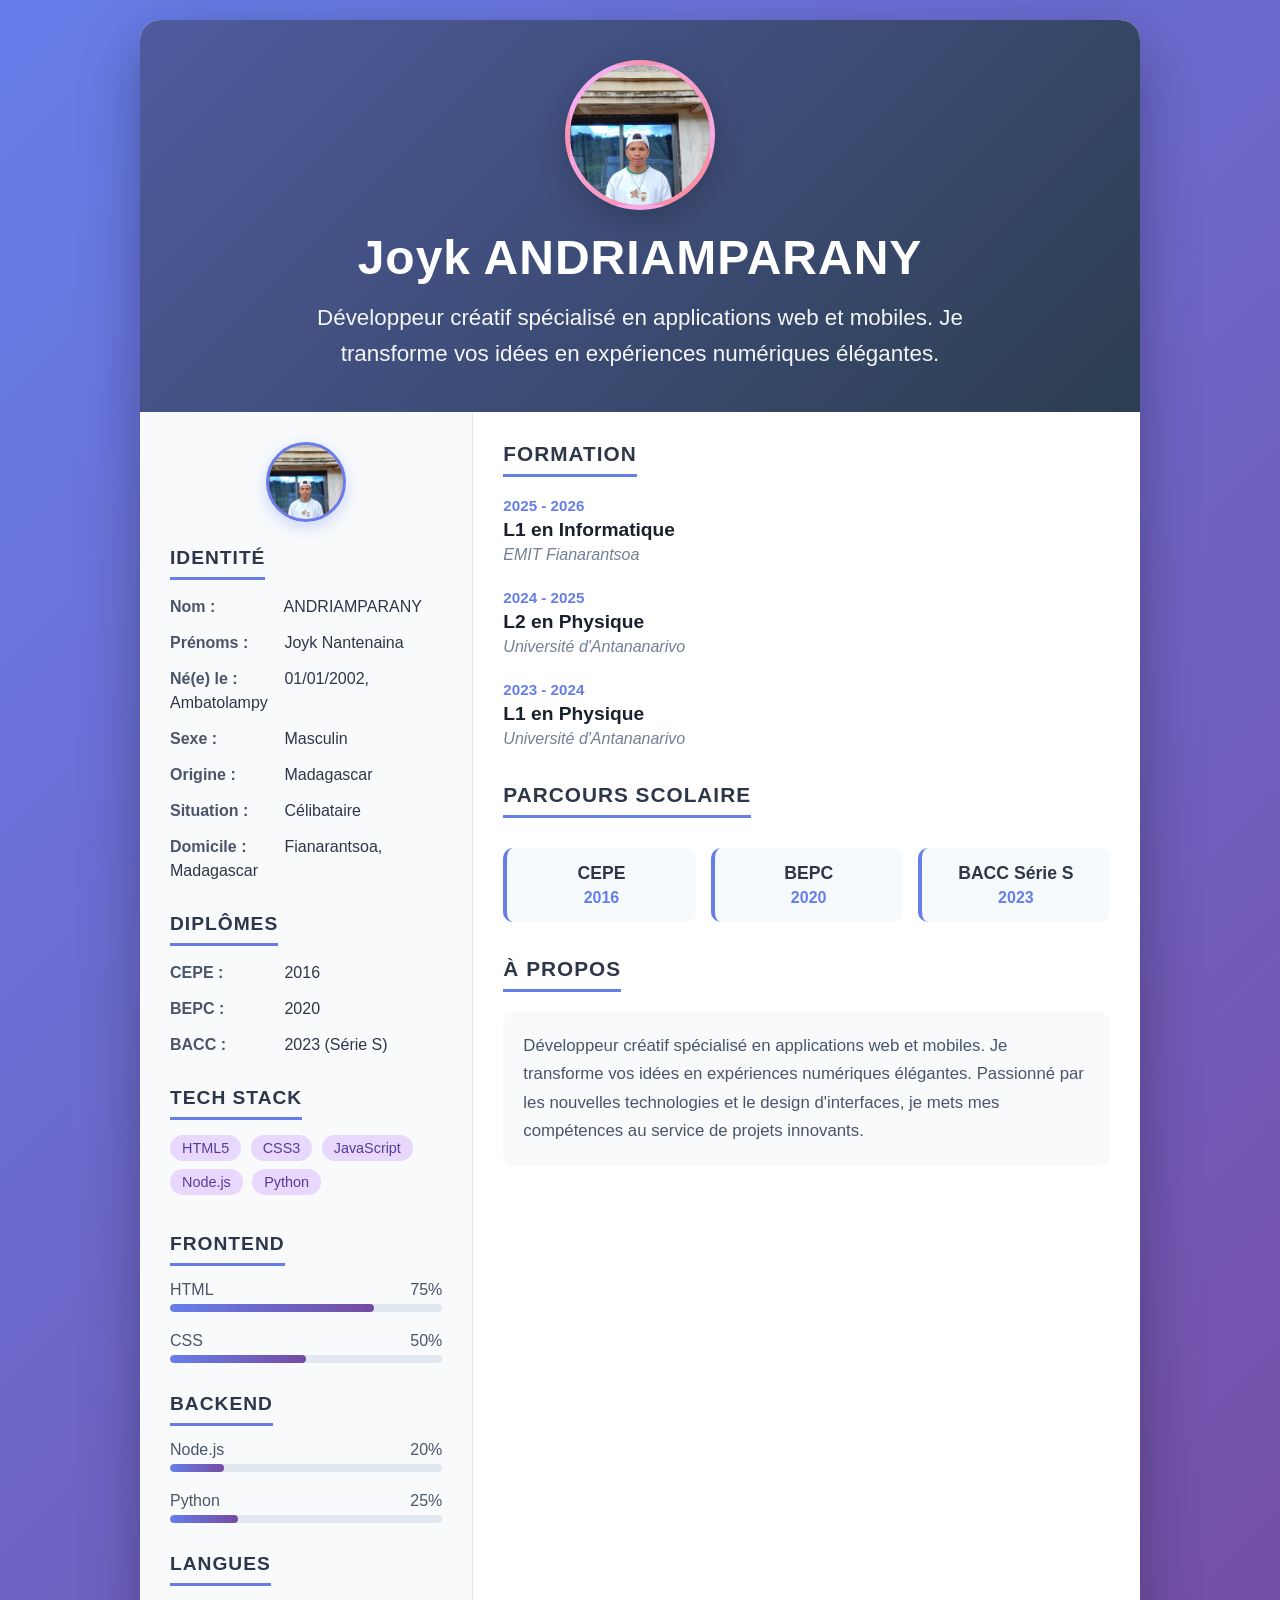
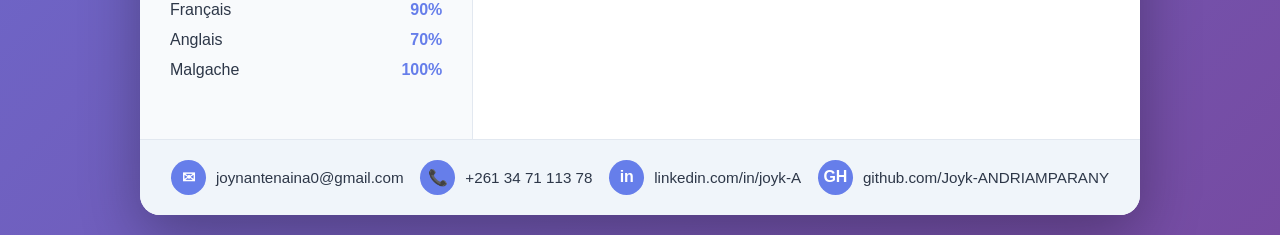
==== cv/cv.html @ 710e8ad2 "modification" ====
<!DOCTYPE html>
<html lang="fr">
<head>
    <meta charset="UTF-8">
    <meta name="viewport" content="width=device-width, initial-scale=1.0">
    <title>CV - Joyk ANDRIAMPARANY</title>
    <style>
        * {
            margin: 0;
            padding: 0;
            box-sizing: border-box;
            font-family: 'Inter', -apple-system, BlinkMacSystemFont, 'Segoe UI', Roboto, Oxygen, Ubuntu, Cantarell, sans-serif;
        }

        body {
            background: linear-gradient(135deg, #667eea 0%, #764ba2 100%);
            display: flex;
            justify-content: center;
            align-items: center;
            min-height: 100vh;
            padding: 20px;
        }

        .cv-container {
            max-width: 1000px;
            width: 100%;
            background-color: white;
            border-radius: 20px;
            box-shadow: 0 20px 60px rgba(0,0,0,0.3);
            overflow: hidden;
        }

        /* En-tête avec photo de profil */
        .header {
            background: linear-gradient(135deg, #4f5b9e 0%, #2c3e50 100%);
            color: white;
            padding: 40px;
            text-align: center;
            position: relative;
            display: flex;
            flex-direction: column;
            align-items: center;
        }

        /* Photo de profil principale (grand format) */
        .profile-photo-large {
            width: 150px;
            height: 150px;
            border-radius: 50%;
            background: linear-gradient(135deg, #f093fb 0%, #f5576c 100%);
            border: 5px solid rgba(255,255,255,0.3);
            margin-bottom: 20px;
            display: flex;
            align-items: center;
            justify-content: center;
            overflow: hidden;
            box-shadow: 0 10px 30px rgba(0,0,0,0.2);
        }

        .profile-photo-large img {
            width: 140px;
        }

        .header h1 {
            font-size: 3rem;
            font-weight: 700;
            margin-bottom: 15px;
            letter-spacing: 1px;
        }

        .header .subtitle {
            font-size: 1.4rem;
            opacity: 0.95;
            font-weight: 300;
            max-width: 700px;
            margin: 0 auto;
            line-height: 1.6;
        }

        /* Grille principale */
        .grid-2 {
            display: grid;
            grid-template-columns: 1fr 2fr;
            gap: 0;
        }

        /* Colonne latérale gauche */
        .sidebar {
            background-color: #f8fafc;
            padding: 30px;
            border-right: 1px solid #e2e8f0;
        }

        /* Photo de profil dans la sidebar (miniature) */
        .profile-photo-small {
            width: 80px;
            height: 80px;
            border-radius: 50%;
            background: linear-gradient(135deg, #f093fb 0%, #f5576c 100%);
            margin: 0 auto 25px auto;
            display: flex;
            align-items: center;
            justify-content: center;
            overflow: hidden;
            border: 3px solid #667eea;
            box-shadow: 0 5px 15px rgba(102,126,234,0.3);
        }

        .profile-photo-small img {
            width: 75px;
        }

        .sidebar-section {
            margin-bottom: 30px;
        }

        .sidebar-section h3 {
            color: #2d3748;
            font-size: 1.2rem;
            font-weight: 600;
            text-transform: uppercase;
            letter-spacing: 1px;
            margin-bottom: 15px;
            padding-bottom: 8px;
            border-bottom: 3px solid #667eea;
            display: inline-block;
        }

        .info-item {
            margin-bottom: 12px;
            line-height: 1.5;
        }

        .info-item strong {
            color: #4a5568;
            font-weight: 600;
            min-width: 110px;
            display: inline-block;
        }

        .info-item span {
            color: #2d3748;
        }

        /* Compétences */
        .skill-item {
            margin-bottom: 20px;
        }

        .skill-header {
            display: flex;
            justify-content: space-between;
            margin-bottom: 5px;
            color: #4a5568;
            font-weight: 500;
        }

        .skill-bar-bg {
            background-color: #e2e8f0;
            height: 8px;
            border-radius: 4px;
            overflow: hidden;
        }

        .skill-bar-fill {
            background: linear-gradient(90deg, #667eea, #764ba2);
            height: 100%;
            border-radius: 4px;
        }

        .skill-tag {
            background-color: #e9d8fd;
            color: #553c9a;
            padding: 5px 12px;
            border-radius: 20px;
            font-size: 0.9rem;
            display: inline-block;
            margin: 0 5px 8px 0;
            font-weight: 500;
        }

        .lang-item {
            display: flex;
            justify-content: space-between;
            margin-bottom: 12px;
            color: #2d3748;
        }

        .lang-percent {
            color: #667eea;
            font-weight: 600;
        }

        /* Colonne principale droite */
        .main-content {
            padding: 30px;
        }

        .main-section {
            margin-bottom: 35px;
        }

        .main-section h3 {
            color: #2d3748;
            font-size: 1.3rem;
            font-weight: 600;
            text-transform: uppercase;
            letter-spacing: 1px;
            margin-bottom: 20px;
            padding-bottom: 8px;
            border-bottom: 3px solid #667eea;
            display: inline-block;
        }

        .formation-item {
            margin-bottom: 25px;
        }

        .formation-date {
            color: #667eea;
            font-weight: 600;
            font-size: 0.95rem;
            margin-bottom: 5px;
        }

        .formation-title {
            font-size: 1.2rem;
            font-weight: 600;
            color: #1a202c;
            margin-bottom: 5px;
        }

        .formation-place {
            color: #718096;
            font-style: italic;
        }

        .diplome-grid {
            display: grid;
            grid-template-columns: repeat(3, 1fr);
            gap: 15px;
            margin-top: 10px;
        }

        .diplome-card {
            background-color: #f7fafc;
            padding: 15px;
            border-radius: 10px;
            text-align: center;
            border-left: 4px solid #667eea;
        }

        .diplome-card .diplome-name {
            font-weight: 700;
            color: #2d3748;
            font-size: 1.1rem;
        }

        .diplome-card .diplome-year {
            color: #667eea;
            font-weight: 600;
            margin-top: 5px;
        }

        /* Contact et footer */
        .contact-info {
            background-color: #f0f5fa;
            padding: 20px 30px;
            display: flex;
            flex-wrap: wrap;
            justify-content: space-around;
            gap: 15px;
            border-top: 1px solid #e2e8f0;
        }

        .contact-item {
            display: flex;
            align-items: center;
            gap: 10px;
            color: #2d3748;
        }

        .contact-icon {
            background-color: #667eea;
            color: white;
            width: 35px;
            height: 35px;
            border-radius: 50%;
            display: flex;
            align-items: center;
            justify-content: center;
            font-weight: 700;
        }

        .contact-text {
            font-size: 0.95rem;
        }

        .contact-text a {
            color: #2d3748;
            text-decoration: none;
        }

        .contact-text a:hover {
            color: #667eea;
            text-decoration: underline;
        }

        /* Responsive */
        @media (max-width: 768px) {
            .grid-2 {
                grid-template-columns: 1fr;
            }
            .sidebar {
                border-right: none;
                border-bottom: 1px solid #e2e8f0;
            }
            .header h1 {
                font-size: 2.2rem;
            }
            .diplome-grid {
                grid-template-columns: 1fr;
            }
        }
    </style>
</head>
<body>
    <div class="cv-container">
        <!-- En-tête principal avec photo de profil -->
        <div class="header">
            <!-- Photo de profil principale (schéma/placeholder) -->
            <div class="profile-photo-large">
                <img src="../images/profil1.jpg">
            </div>
            <h1>Joyk ANDRIAMPARANY</h1>
            <div class="subtitle">Développeur créatif spécialisé en applications web et mobiles. Je transforme vos idées en expériences numériques élégantes.</div>
        </div>

        <div class="grid-2">
            <!-- Colonne latérale gauche : infos perso, compétences, langues -->
            <div class="sidebar">
                <!-- Mini photo de profil dans la sidebar -->
                <div class="profile-photo-small">
                    <img src="../images/profil1.jpg">
                </div>

                <!-- Section Identité -->
                <div class="sidebar-section">
                    <h3>Identité</h3>
                    <div class="info-item"><strong>Nom :</strong> <span>ANDRIAMPARANY</span></div>
                    <div class="info-item"><strong>Prénoms :</strong> <span>Joyk Nantenaina</span></div>
                    <div class="info-item"><strong>Né(e) le :</strong> <span>01/01/2002, Ambatolampy</span></div>
                    <div class="info-item"><strong>Sexe :</strong> <span>Masculin</span></div>
                    <div class="info-item"><strong>Origine :</strong> <span>Madagascar</span></div>
                    <div class="info-item"><strong>Situation :</strong> <span>Célibataire</span></div>
                    <div class="info-item"><strong>Domicile :</strong> <span>Fianarantsoa, Madagascar</span></div>
                </div>

                <!-- Section Diplômes (extrait) -->
                <div class="sidebar-section">
                    <h3>Diplômes</h3>
                    <div class="info-item"><strong>CEPE :</strong> <span>2016</span></div>
                    <div class="info-item"><strong>BEPC :</strong> <span>2020</span></div>
                    <div class="info-item"><strong>BACC :</strong> <span>2023 (Série S)</span></div>
                </div>

                <!-- Section Compétences techniques (tags) -->
                <div class="sidebar-section">
                    <h3>Tech Stack</h3>
                    <div>
                        <span class="skill-tag">HTML5</span>
                        <span class="skill-tag">CSS3</span>
                        <span class="skill-tag">JavaScript</span>
                        <span class="skill-tag">Node.js</span>
                        <span class="skill-tag">Python</span>
                    </div>
                </div>

                <!-- Compétences avec pourcentages (Frontend) -->
                <div class="sidebar-section">
                    <h3>Frontend</h3>
                    <div class="skill-item">
                        <div class="skill-header"><span>HTML</span> <span>75%</span></div>
                        <div class="skill-bar-bg"><div class="skill-bar-fill" style="width:75%"></div></div>
                    </div>
                    <div class="skill-item">
                        <div class="skill-header"><span>CSS</span> <span>50%</span></div>
                        <div class="skill-bar-bg"><div class="skill-bar-fill" style="width:50%"></div></div>
                    </div>
                </div>

                <!-- Compétences Backend -->
                <div class="sidebar-section">
                    <h3>Backend</h3>
                    <div class="skill-item">
                        <div class="skill-header"><span>Node.js</span> <span>20%</span></div>
                        <div class="skill-bar-bg"><div class="skill-bar-fill" style="width:20%"></div></div>
                    </div>
                    <div class="skill-item">
                        <div class="skill-header"><span>Python</span> <span>25%</span></div>
                        <div class="skill-bar-bg"><div class="skill-bar-fill" style="width:25%"></div></div>
                    </div>
                </div>

                <!-- Langues -->
                <div class="sidebar-section">
                    <h3>Langues</h3>
                    <div class="lang-item"><span>Français</span> <span class="lang-percent">90%</span></div>
                    <div class="lang-item"><span>Anglais</span> <span class="lang-percent">70%</span></div>
                    <div class="lang-item"><span>Malgache</span> <span class="lang-percent">100%</span></div>
                </div>
            </div>

            <!-- Colonne principale droite : formations, parcours -->
            <div class="main-content">
                <!-- Section Formation -->
                <div class="main-section">
                    <h3>Formation</h3>
                    
                    <div class="formation-item">
                        <div class="formation-date">2025 - 2026</div>
                        <div class="formation-title">L1 en Informatique</div>
                        <div class="formation-place">EMIT Fianarantsoa</div>
                    </div>

                    <div class="formation-item">
                        <div class="formation-date">2024 - 2025</div>
                        <div class="formation-title">L2 en Physique</div>
                        <div class="formation-place">Université d'Antananarivo</div>
                    </div>

                    <div class="formation-item">
                        <div class="formation-date">2023 - 2024</div>
                        <div class="formation-title">L1 en Physique</div>
                        <div class="formation-place">Université d'Antananarivo</div>
                    </div>
                </div>

                <!-- Section Diplômes détaillée -->
                <div class="main-section">
                    <h3>Parcours scolaire</h3>
                    <div class="diplome-grid">
                        <div class="diplome-card">
                            <div class="diplome-name">CEPE</div>
                            <div class="diplome-year">2016</div>
                        </div>
                        <div class="diplome-card">
                            <div class="diplome-name">BEPC</div>
                            <div class="diplome-year">2020</div>
                        </div>
                        <div class="diplome-card">
                            <div class="diplome-name">BACC Série S</div>
                            <div class="diplome-year">2023</div>
                        </div>
                    </div>
                </div>

                <!-- Section "À propos" reprenant la phrase d'accroche -->
                <div class="main-section">
                    <h3>À propos</h3>
                    <p style="color: #4a5568; line-height: 1.7; font-size: 1.05rem; background: #f8fafc; padding: 20px; border-radius: 10px;">
                        Développeur créatif spécialisé en applications web et mobiles. Je transforme vos idées en expériences numériques élégantes. Passionné par les nouvelles technologies et le design d'interfaces, je mets mes compétences au service de projets innovants.
                    </p>
                </div>
            </div>
        </div>

        <!-- Pied de page avec coordonnées (contact) -->
        <div class="contact-info">
            <div class="contact-item">
                <div class="contact-icon">✉</div>
                <div class="contact-text"><a href="mailto:joynantenaina0@gmail.com">joynantenaina0@gmail.com</a></div>
            </div>
            <div class="contact-item">
                <div class="contact-icon">📞</div>
                <div class="contact-text">+261 34 71 113 78</div>
            </div>
            <div class="contact-item">
                <div class="contact-icon">in</div>
                <div class="contact-text"><a href="#" target="_blank">linkedin.com/in/joyk-A</a></div>
            </div>
            <div class="contact-item">
                <div class="contact-icon">GH</div>
                <div class="contact-text"><a href="#" target="_blank">github.com/Joyk-ANDRIAMPARANY</a></div>
            </div>
        </div>
    </div>
</body>
</html>
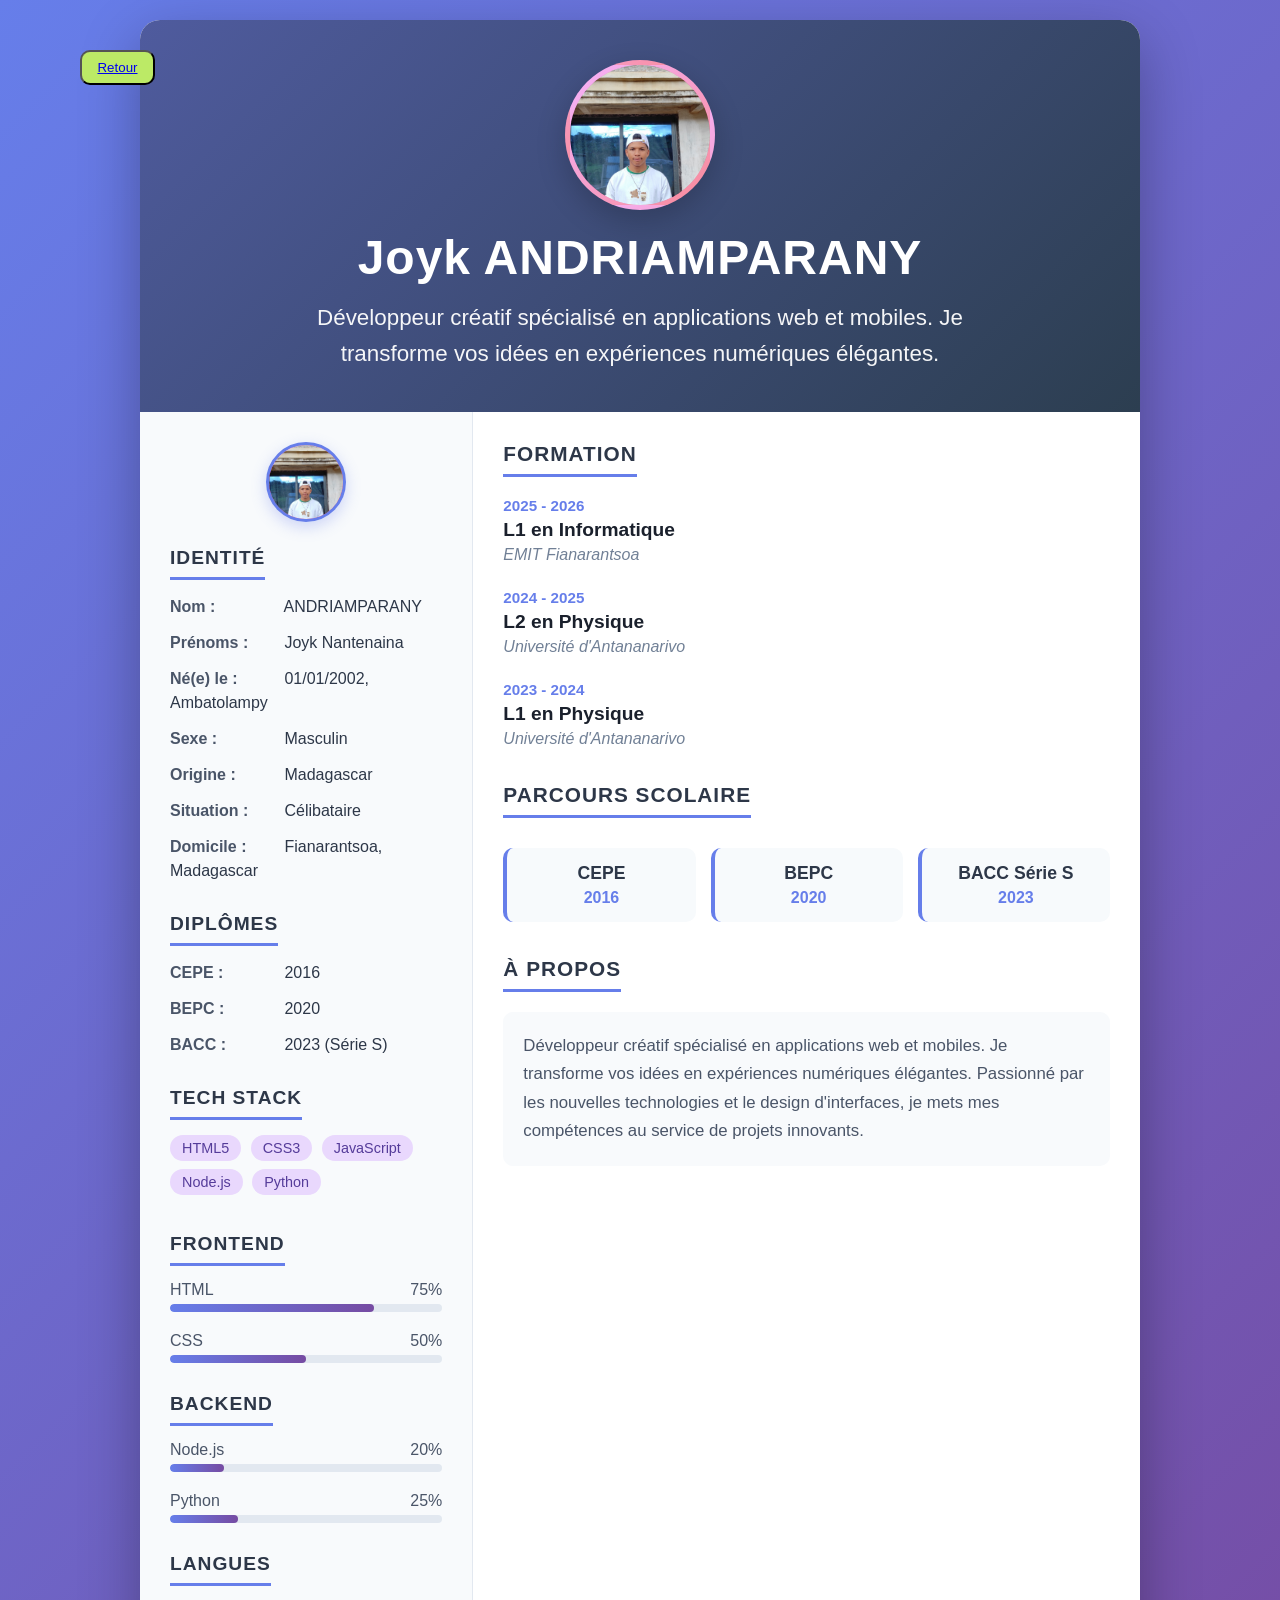
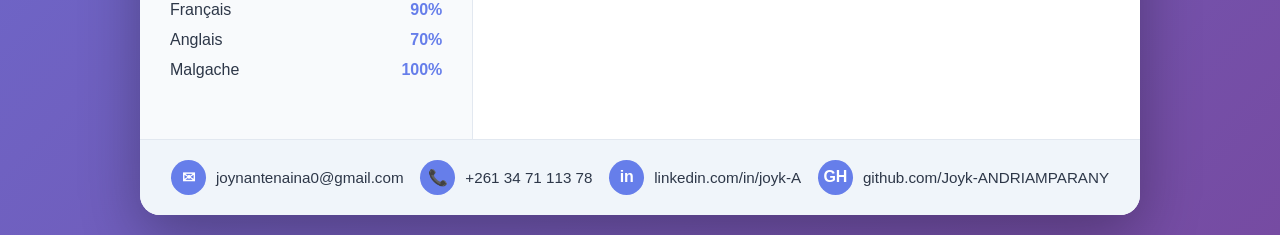
==== commit 86473d65: "button" ====
--- a/cv/cv.html
+++ b/cv/cv.html
@@ -322,9 +322,27 @@
                 grid-template-columns: 1fr;
             }
         }
+
+        button {
+            position: fixed;
+            top: 50px;
+            left: 80px;
+            width: 75px;
+            height: 35px;
+            align-items: center;
+            justify-content: center;
+            border-radius: 10px;
+            background-color: #bcea66;
+            font-weight: 400;
+        }
+
+        button a {
+            
+        }
     </style>
 </head>
 <body>
+    
     <div class="cv-container">
         <!-- En-tête principal avec photo de profil -->
         <div class="header">
@@ -485,5 +503,6 @@
             </div>
         </div>
     </div>
+    <button class="retour"><a href="../index.html">Retour</a></button>
 </body>
 </html>
